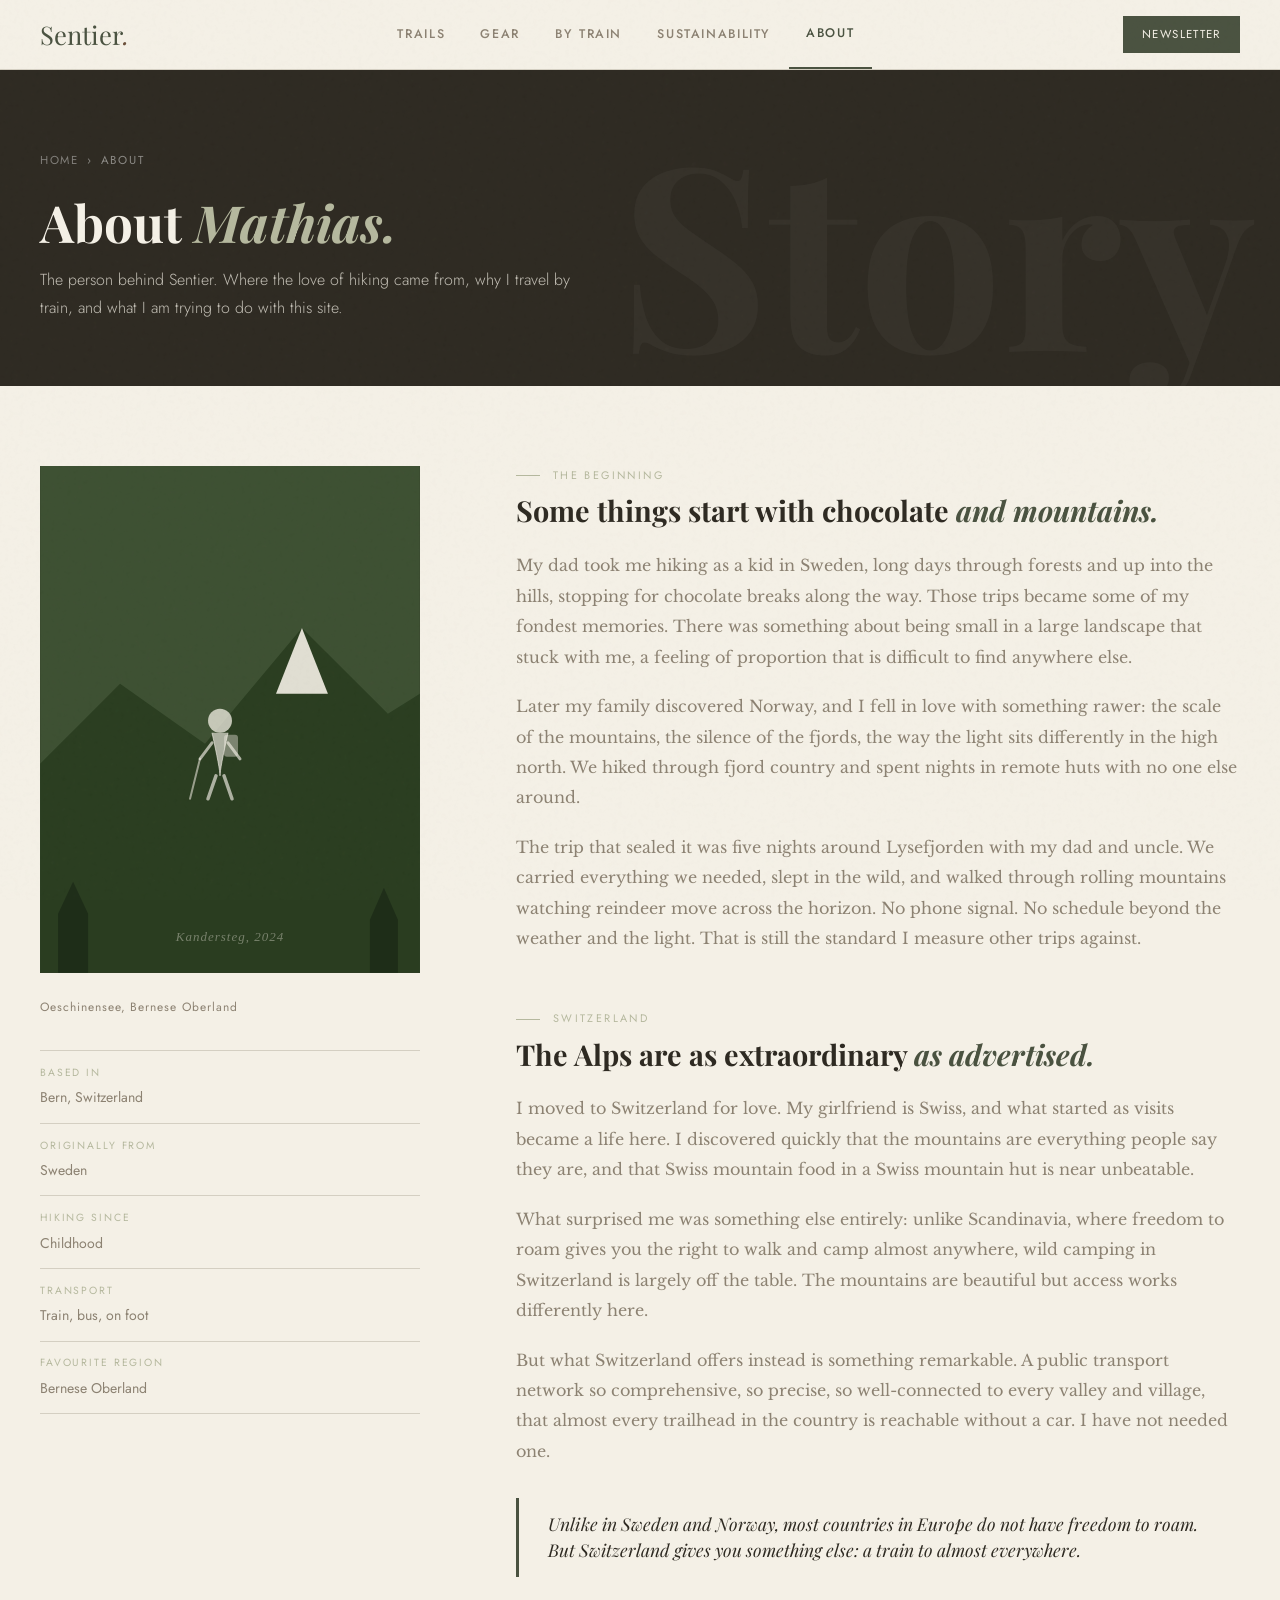
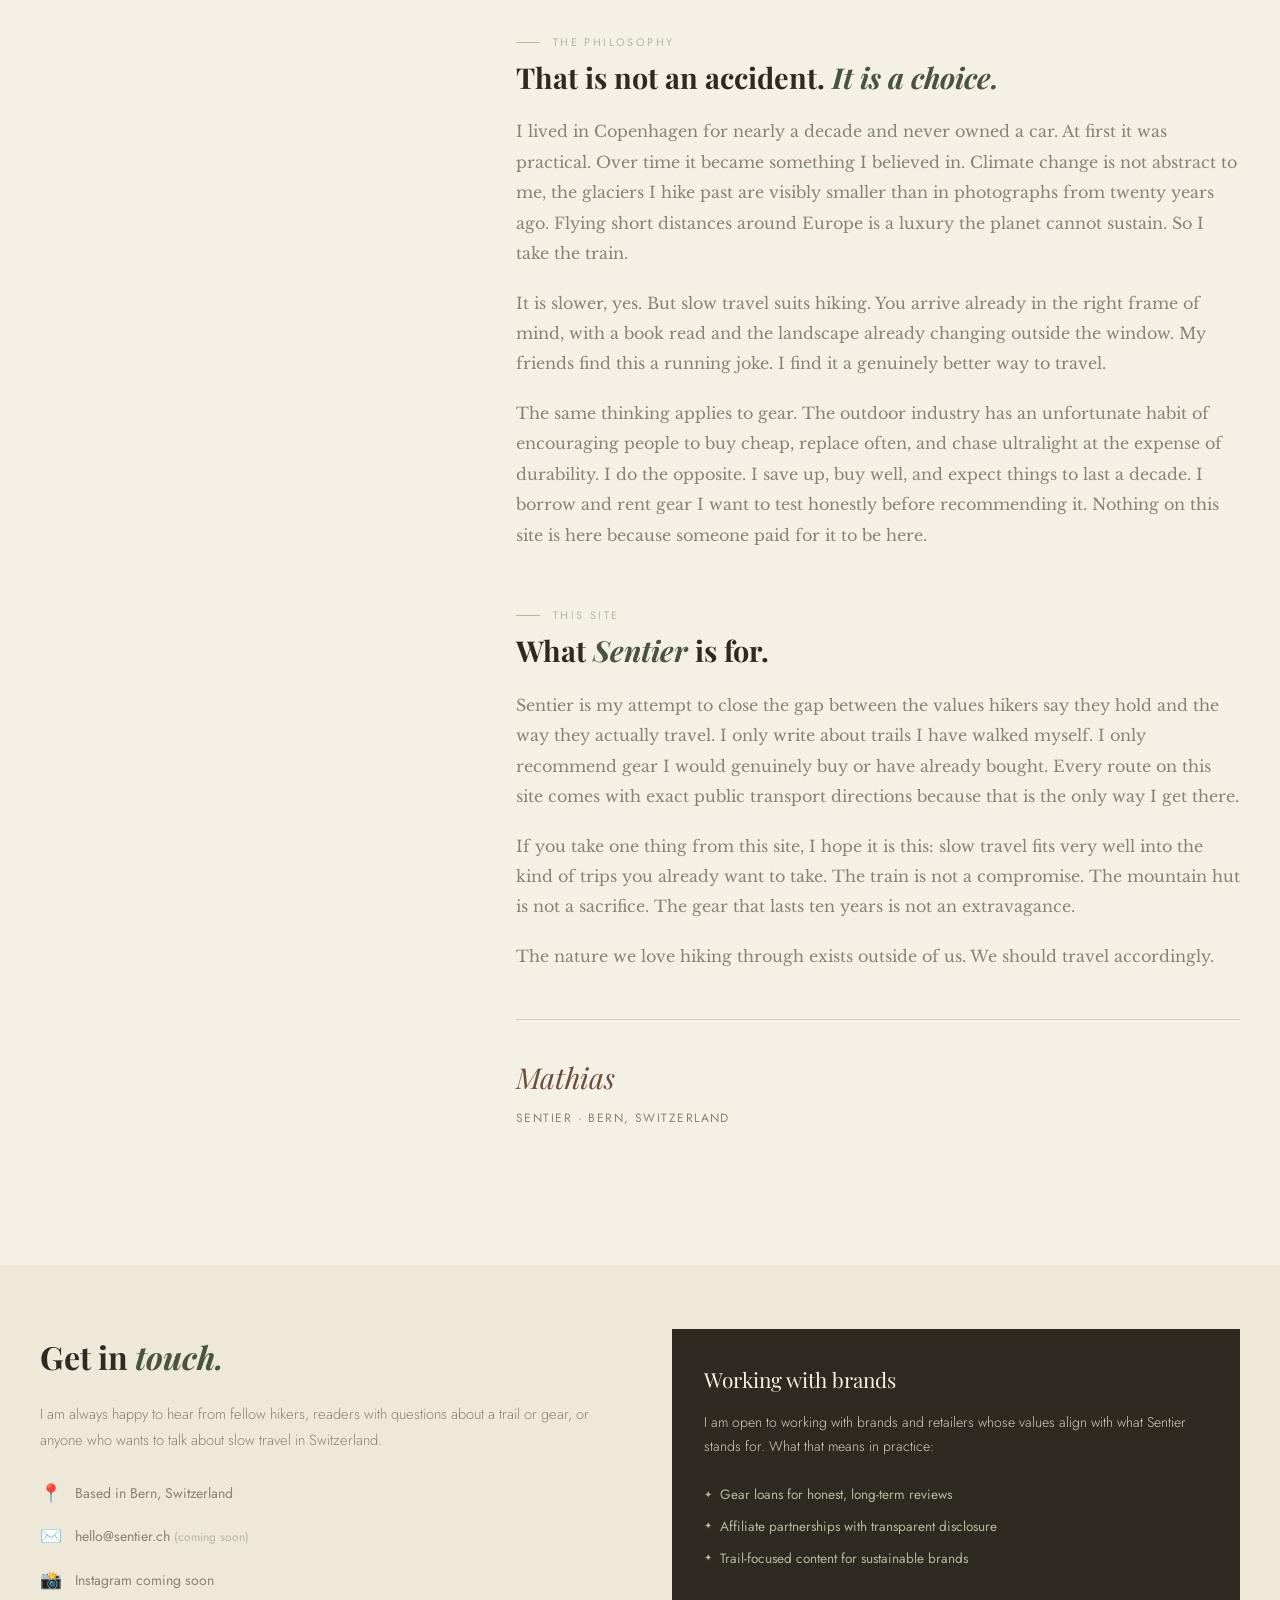
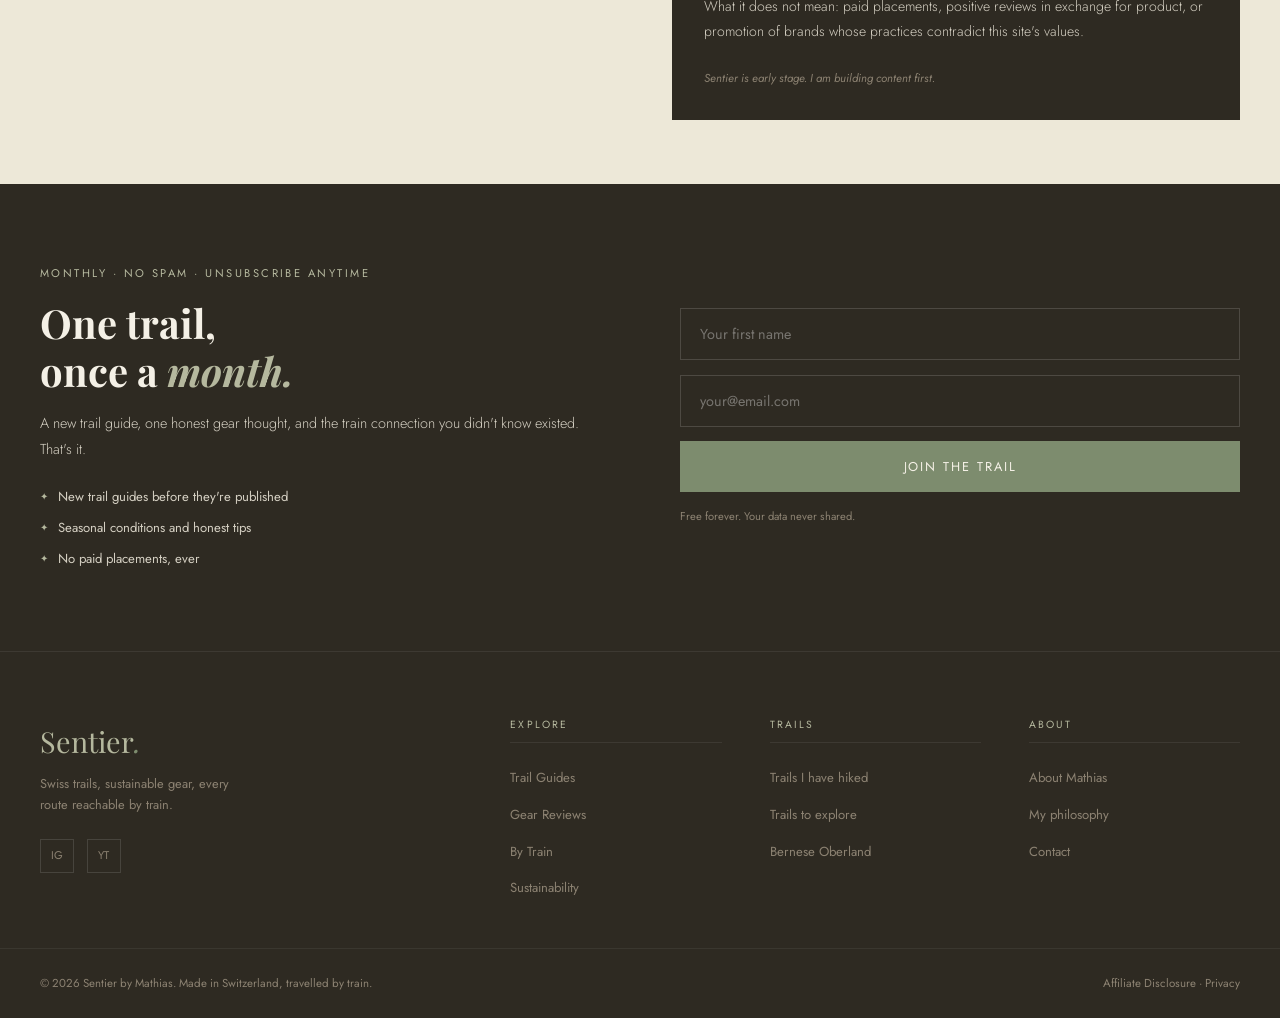
==== about.html @ 6d8cb847 "Add files via upload" ====
<!DOCTYPE html>
<html lang="en">
<head>
  <meta charset="UTF-8">
  <meta name="viewport" content="width=device-width, initial-scale=1.0">
  <title>About Mathias — Sentier</title>
  <meta name="description" content="The story behind Sentier. Mathias on growing up hiking in Sweden and Norway, moving to Switzerland, and why he travels entirely by public transport.">
  <link href="https://fonts.googleapis.com/css2?family=Playfair+Display:ital,wght@0,400;0,600;0,700;1,400;1,600&family=Jost:wght@300;400;500;600&family=Libre+Baskerville:ital@0;1&display=swap" rel="stylesheet">
  <link rel="stylesheet" href="style.css">
  <style>
    .page-hero { background: var(--earth); }

    /* STORY SECTION */
    .about-story {
      max-width: 1300px; margin: 0 auto; padding: 5rem 2.5rem;
      display: grid; grid-template-columns: 380px 1fr; gap: 6rem; align-items: start;
    }
    .about-portrait-col { position: sticky; top: calc(var(--nav-h) + 2rem); }
    .about-portrait {
      aspect-ratio: 3/4; background: var(--earth); overflow: hidden; margin-bottom: 1.5rem;
    }
    .about-portrait svg { width: 100%; height: 100%; display: block; }
    .portrait-caption { font-family: 'Jost', sans-serif; font-size: 0.75rem; color: var(--stone); letter-spacing: 0.08em; }
    .about-quick { display: flex; flex-direction: column; gap: 0; margin-top: 2rem; border-top: 1px solid var(--mist); }
    .about-quick-item { display: flex; flex-direction: column; padding: 0.8rem 0; border-bottom: 1px solid var(--mist); }
    .about-quick-label { font-family: 'Jost', sans-serif; font-size: 0.65rem; letter-spacing: 0.18em; text-transform: uppercase; color: var(--lichen); margin-bottom: 0.2rem; }
    .about-quick-value { font-family: 'Jost', sans-serif; font-size: 0.88rem; color: var(--stone); }

    /* STORY TEXT */
    .about-text-col {}
    .about-chapter { margin-bottom: 3.5rem; }
    .about-chapter-eyebrow { font-family: 'Jost', sans-serif; font-size: 0.68rem; letter-spacing: 0.22em; text-transform: uppercase; color: var(--lichen); margin-bottom: 0.5rem; display: flex; align-items: center; gap: 0.8rem; }
    .about-chapter-eyebrow::before { content: ''; width: 1.5rem; height: 1px; background: var(--lichen); }
    .about-chapter-title { font-family: 'Playfair Display', serif; font-size: 1.8rem; color: var(--earth); line-height: 1.2; margin-bottom: 1.4rem; }
    .about-chapter-title em { font-style: italic; color: var(--moss); }
    .about-para { font-family: 'Libre Baskerville', serif; font-size: 1rem; color: var(--stone); line-height: 1.9; margin-bottom: 1.2rem; }

    /* Pull quote */
    .about-pull { border-left: 3px solid var(--moss); padding: 0.8rem 1.8rem; margin: 2rem 0; }
    .about-pull p { font-family: 'Playfair Display', serif; font-style: italic; font-size: 1.1rem; color: var(--earth); line-height: 1.5; }

    /* Signature */
    .about-sig-block { margin-top: 3rem; padding-top: 2rem; border-top: 1px solid var(--mist); }
    .about-sig { font-family: 'Playfair Display', serif; font-style: italic; font-size: 1.8rem; color: var(--bark); margin-bottom: 0.3rem; }
    .about-sig-title { font-family: 'Jost', sans-serif; font-size: 0.75rem; letter-spacing: 0.12em; text-transform: uppercase; color: var(--stone); }

    /* CONTACT */
    .contact-section {
      background: var(--parchment); padding: 4rem 2.5rem;
    }
    .contact-inner { max-width: 1300px; margin: 0 auto; display: grid; grid-template-columns: 1fr 1fr; gap: 4rem; align-items: start; }
    .contact-title { font-family: 'Playfair Display', serif; font-size: 2rem; color: var(--earth); margin-bottom: 1rem; }
    .contact-title em { font-style: italic; color: var(--moss); }
    .contact-text { font-family: 'Jost', sans-serif; font-weight: 300; font-size: 0.92rem; color: var(--stone); line-height: 1.8; margin-bottom: 1.5rem; }
    .contact-items { display: flex; flex-direction: column; gap: 0.8rem; }
    .contact-item { display: flex; align-items: center; gap: 0.8rem; font-family: 'Jost', sans-serif; font-size: 0.88rem; color: var(--stone); }
    .contact-item span:first-child { font-size: 1.1rem; }
    .contact-item a { color: var(--moss); border-bottom: 1px solid var(--lichen); transition: border-color 0.2s; }
    .contact-item a:hover { border-color: var(--moss); }
    .collab-box { background: var(--earth); color: var(--cream); padding: 2rem; }
    .collab-title { font-family: 'Playfair Display', serif; font-size: 1.3rem; margin-bottom: 0.8rem; }
    .collab-text { font-family: 'Jost', sans-serif; font-weight: 300; font-size: 0.88rem; color: var(--mist); line-height: 1.75; margin-bottom: 1.5rem; }
    .collab-list { list-style: none; display: flex; flex-direction: column; gap: 0.5rem; margin-bottom: 1.5rem; }
    .collab-list li { font-family: 'Jost', sans-serif; font-size: 0.85rem; color: var(--lichen); display: flex; align-items: center; gap: 0.5rem; }
    .collab-list li::before { content: '✦'; font-size: 0.6rem; }
    .collab-note { font-family: 'Jost', sans-serif; font-size: 0.72rem; color: var(--stone); font-style: italic; }
  </style>
</head>
<body>

<div id="nav-placeholder"></div>

<!-- HERO -->
<section class="page-hero">
  <div class="page-hero-inner">
    <span class="page-hero-bg">Story</span>
    <p class="breadcrumb"><a href="index.html">Home</a> <span>›</span> About</p>
    <h1 class="page-title">About <em>Mathias.</em></h1>
    <p class="page-desc">The person behind Sentier. Where the love of hiking came from, why I travel by train, and what I am trying to do with this site.</p>
  </div>
</section>

<!-- STORY -->
<div class="about-story">

  <!-- PORTRAIT COL -->
  <div class="about-portrait-col reveal">
    <div class="about-portrait">
      <svg viewBox="0 0 380 507" xmlns="http://www.w3.org/2000/svg" style="width:100%;height:100%">
        <rect width="380" height="507" fill="#3d5032"/>
        <polygon points="0,507 0,298 80,218 165,278 262,162 348,248 380,228 380,507" fill="#2a3d20"/>
        <polygon points="262,162 236,228 288,228" fill="rgba(244,240,230,0.9)"/>
        <g fill="#1e2d18">
          <polygon points="18,507 18,448 33,416 48,448 48,507"/>
          <polygon points="330,507 330,454 344,422 358,454 358,507"/>
        </g>
        <!-- hiker silhouette more detailed -->
        <g transform="translate(158, 255)">
          <circle cx="22" cy="0" r="12" fill="rgba(244,240,230,0.75)"/>
          <!-- body -->
          <path d="M14 12 Q22 48 22 55 Q22 48 30 12" fill="rgba(244,240,230,0.65)" stroke="rgba(244,240,230,0.65)" stroke-width="1"/>
          <!-- arms -->
          <line x1="14" y1="22" x2="2" y2="38" stroke="rgba(244,240,230,0.65)" stroke-width="3" stroke-linecap="round"/>
          <line x1="30" y1="22" x2="42" y2="38" stroke="rgba(244,240,230,0.65)" stroke-width="3" stroke-linecap="round"/>
          <!-- legs -->
          <line x1="18" y1="55" x2="10" y2="78" stroke="rgba(244,240,230,0.65)" stroke-width="3.5" stroke-linecap="round"/>
          <line x1="26" y1="55" x2="34" y2="78" stroke="rgba(244,240,230,0.65)" stroke-width="3.5" stroke-linecap="round"/>
          <!-- trekking pole -->
          <line x1="2" y1="38" x2="-8" y2="78" stroke="rgba(244,240,230,0.55)" stroke-width="2" stroke-linecap="round"/>
          <!-- pack suggestion -->
          <rect x="26" y="14" width="14" height="22" rx="3" fill="rgba(244,240,230,0.4)"/>
        </g>
        <text x="190" y="475" text-anchor="middle" font-family="Georgia,serif" font-style="italic" font-size="13" fill="rgba(244,240,230,0.38)" letter-spacing="1">Kandersteg, 2024</text>
      </svg>
    </div>
    <p class="portrait-caption">Oeschinensee, Bernese Oberland</p>

    <div class="about-quick">
      <div class="about-quick-item">
        <span class="about-quick-label">Based in</span>
        <span class="about-quick-value">Bern, Switzerland</span>
      </div>
      <div class="about-quick-item">
        <span class="about-quick-label">Originally from</span>
        <span class="about-quick-value">Sweden</span>
      </div>
      <div class="about-quick-item">
        <span class="about-quick-label">Hiking since</span>
        <span class="about-quick-value">Childhood</span>
      </div>
      <div class="about-quick-item">
        <span class="about-quick-label">Transport</span>
        <span class="about-quick-value">Train, bus, on foot</span>
      </div>
      <div class="about-quick-item">
        <span class="about-quick-label">Favourite region</span>
        <span class="about-quick-value">Bernese Oberland</span>
      </div>
    </div>
  </div>

  <!-- TEXT COL -->
  <div class="about-text-col">

    <div class="about-chapter reveal">
      <p class="about-chapter-eyebrow">The beginning</p>
      <h2 class="about-chapter-title">Some things start with chocolate <em>and mountains.</em></h2>
      <p class="about-para">My dad took me hiking as a kid in Sweden, long days through forests and up into the hills, stopping for chocolate breaks along the way. Those trips became some of my fondest memories. There was something about being small in a large landscape that stuck with me, a feeling of proportion that is difficult to find anywhere else.</p>
      <p class="about-para">Later my family discovered Norway, and I fell in love with something rawer: the scale of the mountains, the silence of the fjords, the way the light sits differently in the high north. We hiked through fjord country and spent nights in remote huts with no one else around.</p>
      <p class="about-para">The trip that sealed it was five nights around Lysefjorden with my dad and uncle. We carried everything we needed, slept in the wild, and walked through rolling mountains watching reindeer move across the horizon. No phone signal. No schedule beyond the weather and the light. That is still the standard I measure other trips against.</p>
    </div>

    <div class="about-chapter reveal">
      <p class="about-chapter-eyebrow">Switzerland</p>
      <h2 class="about-chapter-title">The Alps are as extraordinary <em>as advertised.</em></h2>
      <p class="about-para">I moved to Switzerland for love. My girlfriend is Swiss, and what started as visits became a life here. I discovered quickly that the mountains are everything people say they are, and that Swiss mountain food in a Swiss mountain hut is near unbeatable.</p>
      <p class="about-para">What surprised me was something else entirely: unlike Scandinavia, where freedom to roam gives you the right to walk and camp almost anywhere, wild camping in Switzerland is largely off the table. The mountains are beautiful but access works differently here.</p>
      <p class="about-para">But what Switzerland offers instead is something remarkable. A public transport network so comprehensive, so precise, so well-connected to every valley and village, that almost every trailhead in the country is reachable without a car. I have not needed one.</p>

      <div class="about-pull">
        <p>Unlike in Sweden and Norway, most countries in Europe do not have freedom to roam. But Switzerland gives you something else: a train to almost everywhere.</p>
      </div>
    </div>

    <div class="about-chapter reveal">
      <p class="about-chapter-eyebrow">The philosophy</p>
      <h2 class="about-chapter-title">That is not an accident. <em>It is a choice.</em></h2>
      <p class="about-para">I lived in Copenhagen for nearly a decade and never owned a car. At first it was practical. Over time it became something I believed in. Climate change is not abstract to me, the glaciers I hike past are visibly smaller than in photographs from twenty years ago. Flying short distances around Europe is a luxury the planet cannot sustain. So I take the train.</p>
      <p class="about-para">It is slower, yes. But slow travel suits hiking. You arrive already in the right frame of mind, with a book read and the landscape already changing outside the window. My friends find this a running joke. I find it a genuinely better way to travel.</p>
      <p class="about-para">The same thinking applies to gear. The outdoor industry has an unfortunate habit of encouraging people to buy cheap, replace often, and chase ultralight at the expense of durability. I do the opposite. I save up, buy well, and expect things to last a decade. I borrow and rent gear I want to test honestly before recommending it. Nothing on this site is here because someone paid for it to be here.</p>
    </div>

    <div class="about-chapter reveal">
      <p class="about-chapter-eyebrow">This site</p>
      <h2 class="about-chapter-title">What <em>Sentier</em> is for.</h2>
      <p class="about-para">Sentier is my attempt to close the gap between the values hikers say they hold and the way they actually travel. I only write about trails I have walked myself. I only recommend gear I would genuinely buy or have already bought. Every route on this site comes with exact public transport directions because that is the only way I get there.</p>
      <p class="about-para">If you take one thing from this site, I hope it is this: slow travel fits very well into the kind of trips you already want to take. The train is not a compromise. The mountain hut is not a sacrifice. The gear that lasts ten years is not an extravagance.</p>
      <p class="about-para">The nature we love hiking through exists outside of us. We should travel accordingly.</p>

      <div class="about-sig-block">
        <p class="about-sig">Mathias</p>
        <p class="about-sig-title">Sentier · Bern, Switzerland</p>
      </div>
    </div>

  </div>
</div>

<!-- CONTACT -->
<section class="contact-section" id="contact">
  <div class="contact-inner">
    <div class="reveal">
      <h2 class="contact-title">Get in <em>touch.</em></h2>
      <p class="contact-text">I am always happy to hear from fellow hikers, readers with questions about a trail or gear, or anyone who wants to talk about slow travel in Switzerland.</p>
      <div class="contact-items">
        <div class="contact-item"><span>📍</span><span>Based in Bern, Switzerland</span></div>
        <div class="contact-item"><span>✉️</span><span>hello@sentier.ch <span style="color:var(--lichen);font-size:0.75rem">(coming soon)</span></span></div>
        <div class="contact-item"><span>📸</span><span>Instagram coming soon</span></div>
      </div>
    </div>
    <div class="collab-box reveal">
      <p class="collab-title">Working with brands</p>
      <p class="collab-text">I am open to working with brands and retailers whose values align with what Sentier stands for. What that means in practice:</p>
      <ul class="collab-list">
        <li>Gear loans for honest, long-term reviews</li>
        <li>Affiliate partnerships with transparent disclosure</li>
        <li>Trail-focused content for sustainable brands</li>
      </ul>
      <p class="collab-text">What it does not mean: paid placements, positive reviews in exchange for product, or promotion of brands whose practices contradict this site's values.</p>
      <p class="collab-note">Sentier is early stage. I am building content first.</p>
    </div>
  </div>
</section>

<div id="footer-placeholder"></div>

<script src="shared.js"></script>
<script>
  document.getElementById('nav-placeholder').innerHTML = getNavHTML('about');
  document.getElementById('footer-placeholder').innerHTML = getFooterHTML();
  document.addEventListener('DOMContentLoaded', () => { initReveal(); initNewsletter(); });
</script>
</body>
</html>
---- style.css ----
/* ============================================================
   SENTIER — Shared Stylesheet
   ============================================================ */

:root {
  --moss: #4a5240;
  --stone: #8c8272;
  --bark: #6b4f3a;
  --cream: #f4f0e6;
  --parchment: #ede8d8;
  --sage: #7d8c6e;
  --lichen: #b5b89e;
  --earth: #2e2a22;
  --mist: #d4cfc2;
  --fern: #3d5c3a;
  --nav-h: 70px;
}

* { margin: 0; padding: 0; box-sizing: border-box; }
html { scroll-behavior: smooth; }
body {
  background: var(--cream);
  color: var(--earth);
  font-family: 'Libre Baskerville', Georgia, serif;
  font-size: 16px;
  line-height: 1.75;
}
a { text-decoration: none; color: inherit; }
img { display: block; width: 100%; }

body::after {
  content: '';
  position: fixed; inset: 0;
  background-image: url("data:image/svg+xml,%3Csvg viewBox='0 0 200 200' xmlns='http://www.w3.org/2000/svg'%3E%3Cfilter id='n'%3E%3CfeTurbulence type='fractalNoise' baseFrequency='0.85' numOctaves='4' stitchTiles='stitch'/%3E%3C/filter%3E%3Crect width='100%25' height='100%25' filter='url(%23n)' opacity='0.035'/%3E%3C/svg%3E");
  pointer-events: none; z-index: 9000; opacity: 0.5;
}

/* ── NAV ── */
.site-nav {
  position: fixed; top: 0; left: 0; right: 0; z-index: 500;
  background: rgba(244,240,230,0.95);
  backdrop-filter: blur(14px);
  border-bottom: 1px solid var(--mist);
  height: var(--nav-h);
}
.nav-inner {
  max-width: 1300px; margin: 0 auto;
  height: 100%; display: flex; align-items: center;
  justify-content: space-between; padding: 0 2.5rem;
}
.nav-logo { font-family: 'Playfair Display', serif; font-size: 1.6rem; color: var(--moss); }
.nav-logo span { font-style: italic; color: var(--bark); }
.nav-primary { display: flex; align-items: center; list-style: none; height: 100%; }
.nav-item { position: relative; height: 100%; display: flex; align-items: center; }
.nav-item > a {
  font-family: 'Jost', sans-serif; font-size: 0.78rem; font-weight: 500;
  letter-spacing: 0.13em; text-transform: uppercase; color: var(--stone);
  padding: 0 1.1rem; height: 100%; display: flex; align-items: center;
  transition: color 0.2s; white-space: nowrap;
}
.nav-item > a:hover { color: var(--moss); }
.nav-item > a.active { color: var(--moss); border-bottom: 2px solid var(--moss); }

/* Dropdowns */
.drop-menu {
  position: absolute; top: var(--nav-h); left: 0;
  background: var(--cream); border: 1px solid var(--mist);
  border-top: 2px solid var(--moss); min-width: 220px;
  padding: 0.8rem 0; display: none;
  box-shadow: 0 8px 30px rgba(46,42,34,0.1); z-index: 600;
}
.nav-item:hover .drop-menu { display: block; }
.drop-menu a {
  display: block; font-family: 'Jost', sans-serif;
  font-size: 0.82rem; color: var(--stone);
  padding: 0.55rem 1.4rem; transition: background 0.15s, color 0.15s;
}
.drop-menu a:hover { background: var(--parchment); color: var(--moss); }
.drop-menu-divider {
  height: 1px; background: var(--mist); margin: 0.4rem 0;
}

.nav-right { display: flex; align-items: center; gap: 1rem; }
.btn-nav {
  font-family: 'Jost', sans-serif; font-size: 0.72rem;
  letter-spacing: 0.12em; text-transform: uppercase;
  background: var(--moss); color: var(--cream);
  padding: 0.55rem 1.2rem; transition: background 0.2s;
}
.btn-nav:hover { background: var(--fern); }

/* ── TICKER ── */
.ticker { background: var(--moss); color: var(--cream); padding: 0.9rem 0; overflow: hidden; }
.ticker-inner { display: flex; gap: 4rem; animation: ticker 25s linear infinite; white-space: nowrap; }
.ticker-item {
  font-family: 'Jost', sans-serif; font-size: 0.75rem;
  letter-spacing: 0.15em; text-transform: uppercase;
  opacity: 0.85; display: flex; align-items: center; gap: 0.5rem;
}
.ticker-dot { color: var(--lichen); }
@keyframes ticker { 0%{transform:translateX(0)} 100%{transform:translateX(-50%)} }

/* ── BUTTONS ── */
.btn-primary {
  font-family: 'Jost', sans-serif; font-size: 0.78rem;
  letter-spacing: 0.12em; text-transform: uppercase;
  background: var(--moss); color: var(--cream);
  padding: 0.85rem 1.8rem; border: none; cursor: pointer;
  transition: background 0.25s, transform 0.2s; display: inline-block;
}
.btn-primary:hover { background: var(--fern); transform: translateY(-2px); }
.btn-outline {
  font-family: 'Jost', sans-serif; font-size: 0.78rem;
  letter-spacing: 0.12em; text-transform: uppercase;
  border: 1.5px solid rgba(255,255,255,0.35); color: var(--cream);
  padding: 0.85rem 1.8rem; transition: border-color 0.25s, color 0.25s;
  display: inline-block;
}
.btn-outline:hover { border-color: var(--lichen); color: var(--lichen); }
.btn-moss {
  font-family: 'Jost', sans-serif; font-size: 0.78rem;
  letter-spacing: 0.12em; text-transform: uppercase;
  background: var(--moss); color: var(--cream);
  padding: 0.85rem 1.8rem; display: inline-block;
  transition: background 0.2s, transform 0.2s;
}
.btn-moss:hover { background: var(--fern); transform: translateY(-2px); }
.read-more {
  font-family: 'Jost', sans-serif; font-size: 0.75rem;
  letter-spacing: 0.1em; text-transform: uppercase;
  color: var(--moss); display: inline-flex; align-items: center;
  gap: 0.4rem; transition: gap 0.2s; margin-top: 1rem;
}
.read-more:hover { gap: 0.7rem; }
.read-more::after { content: '→'; }

/* ── TAGS & BADGES ── */
.tag {
  font-family: 'Jost', sans-serif; font-size: 0.62rem;
  letter-spacing: 0.1em; text-transform: uppercase;
  padding: 0.22rem 0.55rem; border: 1px solid var(--lichen); color: var(--stone);
}
.tag.green { border-color: var(--sage); color: var(--fern); }
.tag.bark { border-color: var(--bark); color: var(--bark); }
.tag.gold { border-color: #a08040; color: #7a5f18; }
.tag.hiked { background: var(--fern); color: var(--cream); border-color: var(--fern); }
.badge {
  font-family: 'Jost', sans-serif; font-size: 0.62rem;
  letter-spacing: 0.1em; text-transform: uppercase; padding: 0.22rem 0.6rem;
}
.badge-swiss { background: var(--moss); color: var(--cream); }
.badge-repair { background: var(--fern); color: var(--cream); }
.badge-nat { background: var(--bark); color: var(--cream); }
.badge-eu { background: var(--sage); color: var(--cream); }
.badge-owned { border: 1px solid var(--moss); color: var(--moss); }

/* ── SECTION LABELS ── */
.section-label {
  font-family: 'Jost', sans-serif; font-size: 0.7rem;
  letter-spacing: 0.25em; text-transform: uppercase; color: var(--lichen);
  display: flex; align-items: center; gap: 1rem; margin-bottom: 0.8rem;
}
.section-label::after { content: ''; flex: 1; height: 1px; background: var(--mist); }
.section-title { font-family: 'Playfair Display', serif; font-size: 2rem; color: var(--earth); margin-bottom: 2.5rem; }
.section-title em { font-style: italic; color: var(--moss); }

/* ── PAGE HERO ── */
.page-hero {
  margin-top: var(--nav-h); color: var(--cream);
  padding: 5rem 2.5rem 4rem; position: relative; overflow: hidden;
}
.page-hero-inner { max-width: 1300px; margin: 0 auto; position: relative; z-index: 2; }
.page-hero-bg {
  position: absolute; top: -2rem; right: -1rem;
  font-family: 'Playfair Display', serif; font-size: 16rem; font-weight: 700;
  color: rgba(255,255,255,0.035); line-height: 1;
  pointer-events: none; user-select: none;
}
.breadcrumb {
  font-family: 'Jost', sans-serif; font-size: 0.72rem;
  letter-spacing: 0.15em; text-transform: uppercase;
  color: rgba(255,255,255,0.45); margin-bottom: 1.5rem;
  display: flex; align-items: center; gap: 0.5rem;
}
.breadcrumb a { color: rgba(255,255,255,0.4); transition: color 0.2s; }
.breadcrumb a:hover { color: rgba(255,255,255,0.7); }
.page-title { font-family: 'Playfair Display', serif; font-size: clamp(2.5rem,4vw,4rem); line-height: 1.1; margin-bottom: 1rem; }
.page-title em { font-style: italic; color: var(--lichen); }
.page-desc { font-family: 'Jost', sans-serif; font-weight: 300; font-size: 1rem; color: rgba(244,240,230,0.75); max-width: 550px; line-height: 1.75; }
.page-hero-stats { display: flex; gap: 3rem; margin-top: 3rem; padding-top: 2rem; border-top: 1px solid rgba(255,255,255,0.1); }
.stat-num { font-family: 'Playfair Display', serif; font-size: 2.2rem; color: var(--lichen); }
.stat-label { font-family: 'Jost', sans-serif; font-size: 0.72rem; letter-spacing: 0.12em; text-transform: uppercase; color: rgba(255,255,255,0.4); }

/* ── FILTER BAR ── */
.filter-bar {
  background: var(--parchment); border-bottom: 1px solid var(--mist);
  position: sticky; top: var(--nav-h); z-index: 400;
}
.filter-inner {
  max-width: 1300px; margin: 0 auto; padding: 0 2.5rem;
  display: flex; align-items: center; overflow-x: auto;
}
.filter-label {
  font-family: 'Jost', sans-serif; font-size: 0.65rem; letter-spacing: 0.18em;
  text-transform: uppercase; color: var(--lichen); white-space: nowrap;
  padding: 1rem 1.5rem 1rem 0; border-right: 1px solid var(--mist); margin-right: 1.5rem;
}
.filter-btn {
  font-family: 'Jost', sans-serif; font-size: 0.75rem; letter-spacing: 0.08em;
  text-transform: uppercase; color: var(--stone); background: none; border: none;
  padding: 1rem 1rem; cursor: pointer; white-space: nowrap;
  border-bottom: 2px solid transparent; transition: color 0.2s, border-color 0.2s;
}
.filter-btn:hover, .filter-btn.active { color: var(--moss); border-bottom-color: var(--moss); }

/* ── SIDEBAR ── */
.sidebar { position: sticky; top: calc(var(--nav-h) + 50px); height: fit-content; }
.sidebar-widget { margin-bottom: 2.5rem; }
.widget-title {
  font-family: 'Jost', sans-serif; font-size: 0.65rem; letter-spacing: 0.2em;
  text-transform: uppercase; color: var(--lichen); margin-bottom: 1.2rem;
  padding-bottom: 0.6rem; border-bottom: 1px solid var(--mist);
}
.widget-list { list-style: none; display: flex; flex-direction: column; }
.widget-list li { border-bottom: 1px solid var(--mist); }
.widget-list a {
  font-family: 'Jost', sans-serif; font-size: 0.85rem; color: var(--stone);
  padding: 0.7rem 0; display: flex; align-items: center; gap: 0.6rem;
  transition: color 0.2s, padding-left 0.2s;
}
.widget-list a:hover { color: var(--moss); padding-left: 0.3rem; }
.disclosure-box {
  background: var(--parchment); padding: 1.2rem; border-left: 3px solid var(--lichen);
}
.disclosure-text { font-family: 'Jost', sans-serif; font-size: 0.75rem; color: var(--stone); line-height: 1.6; }

/* ── NEWSLETTER ── */
.newsletter { background: var(--earth); color: var(--cream); padding: 5rem 2.5rem; }
.newsletter-inner {
  max-width: 1300px; margin: 0 auto;
  display: grid; grid-template-columns: 1fr 1fr; gap: 5rem; align-items: center;
}
.nl-eyebrow { font-family: 'Jost', sans-serif; font-size: 0.7rem; letter-spacing: 0.22em; text-transform: uppercase; color: var(--lichen); margin-bottom: 1rem; }
.nl-title { font-family: 'Playfair Display', serif; font-size: 2.5rem; line-height: 1.2; margin-bottom: 1rem; }
.nl-title em { font-style: italic; color: var(--lichen); }
.nl-desc { font-family: 'Jost', sans-serif; font-weight: 300; font-size: 0.9rem; color: var(--mist); line-height: 1.75; }
.nl-perks { margin-top: 1.5rem; list-style: none; display: flex; flex-direction: column; gap: 0.5rem; }
.nl-perks li { font-family: 'Jost', sans-serif; font-size: 0.82rem; color: var(--mist); display: flex; align-items: center; gap: 0.6rem; }
.nl-perks li::before { content: '✦'; color: var(--lichen); font-size: 0.6rem; }
.nl-form { display: flex; flex-direction: column; gap: 0.9rem; }
.nl-input {
  background: transparent; border: 1px solid rgba(255,255,255,0.15);
  color: var(--cream); padding: 0.95rem 1.2rem;
  font-family: 'Jost', sans-serif; font-size: 0.9rem;
  outline: none; transition: border-color 0.2s;
}
.nl-input::placeholder { color: rgba(255,255,255,0.35); }
.nl-input:focus { border-color: var(--lichen); }
.nl-btn {
  background: var(--sage); color: var(--cream); padding: 1rem 2rem;
  border: none; cursor: pointer; font-family: 'Jost', sans-serif;
  font-size: 0.8rem; letter-spacing: 0.15em; text-transform: uppercase;
  transition: background 0.2s;
}
.nl-btn:hover { background: var(--fern); }
.nl-note { font-family: 'Jost', sans-serif; font-size: 0.7rem; color: var(--stone); }

/* ── FOOTER ── */
.site-footer { background: var(--earth); color: var(--cream); border-top: 1px solid rgba(255,255,255,0.07); }
.footer-top {
  max-width: 1300px; margin: 0 auto; padding: 4rem 2.5rem 3rem;
  display: grid; grid-template-columns: 2fr 1fr 1fr 1fr; gap: 3rem;
}
.footer-logo { font-family: 'Playfair Display', serif; font-size: 1.8rem; color: var(--lichen); }
.footer-logo span { font-style: italic; color: var(--sage); }
.footer-tagline { font-family: 'Jost', sans-serif; font-size: 0.8rem; color: var(--stone); margin-top: 0.5rem; line-height: 1.6; max-width: 220px; }
.footer-social { display: flex; gap: 0.8rem; margin-top: 1.5rem; }
.social-btn {
  width: 34px; height: 34px; border: 1px solid rgba(255,255,255,0.12);
  display: flex; align-items: center; justify-content: center;
  font-family: 'Jost', sans-serif; font-size: 0.7rem; color: var(--stone);
  transition: border-color 0.2s, color 0.2s;
}
.social-btn:hover { border-color: var(--lichen); color: var(--lichen); }
.footer-col-title {
  font-family: 'Jost', sans-serif; font-size: 0.65rem; letter-spacing: 0.2em;
  text-transform: uppercase; color: var(--lichen); margin-bottom: 1.2rem;
  padding-bottom: 0.5rem; border-bottom: 1px solid rgba(255,255,255,0.07);
}
.footer-links { list-style: none; display: flex; flex-direction: column; gap: 0.55rem; }
.footer-links a { font-family: 'Jost', sans-serif; font-size: 0.82rem; color: var(--stone); transition: color 0.2s; }
.footer-links a:hover { color: var(--lichen); }
.footer-bottom {
  border-top: 1px solid rgba(255,255,255,0.06); padding: 1.5rem 2.5rem;
  max-width: 1300px; margin: 0 auto;
  display: flex; justify-content: space-between; align-items: center;
}
.footer-copy { font-family: 'Jost', sans-serif; font-size: 0.72rem; color: var(--stone); }

/* ── ANIMATIONS ── */
.reveal { opacity: 0; transform: translateY(20px); transition: opacity 0.65s ease, transform 0.65s ease; }
.reveal.up { opacity: 1; transform: translateY(0); }
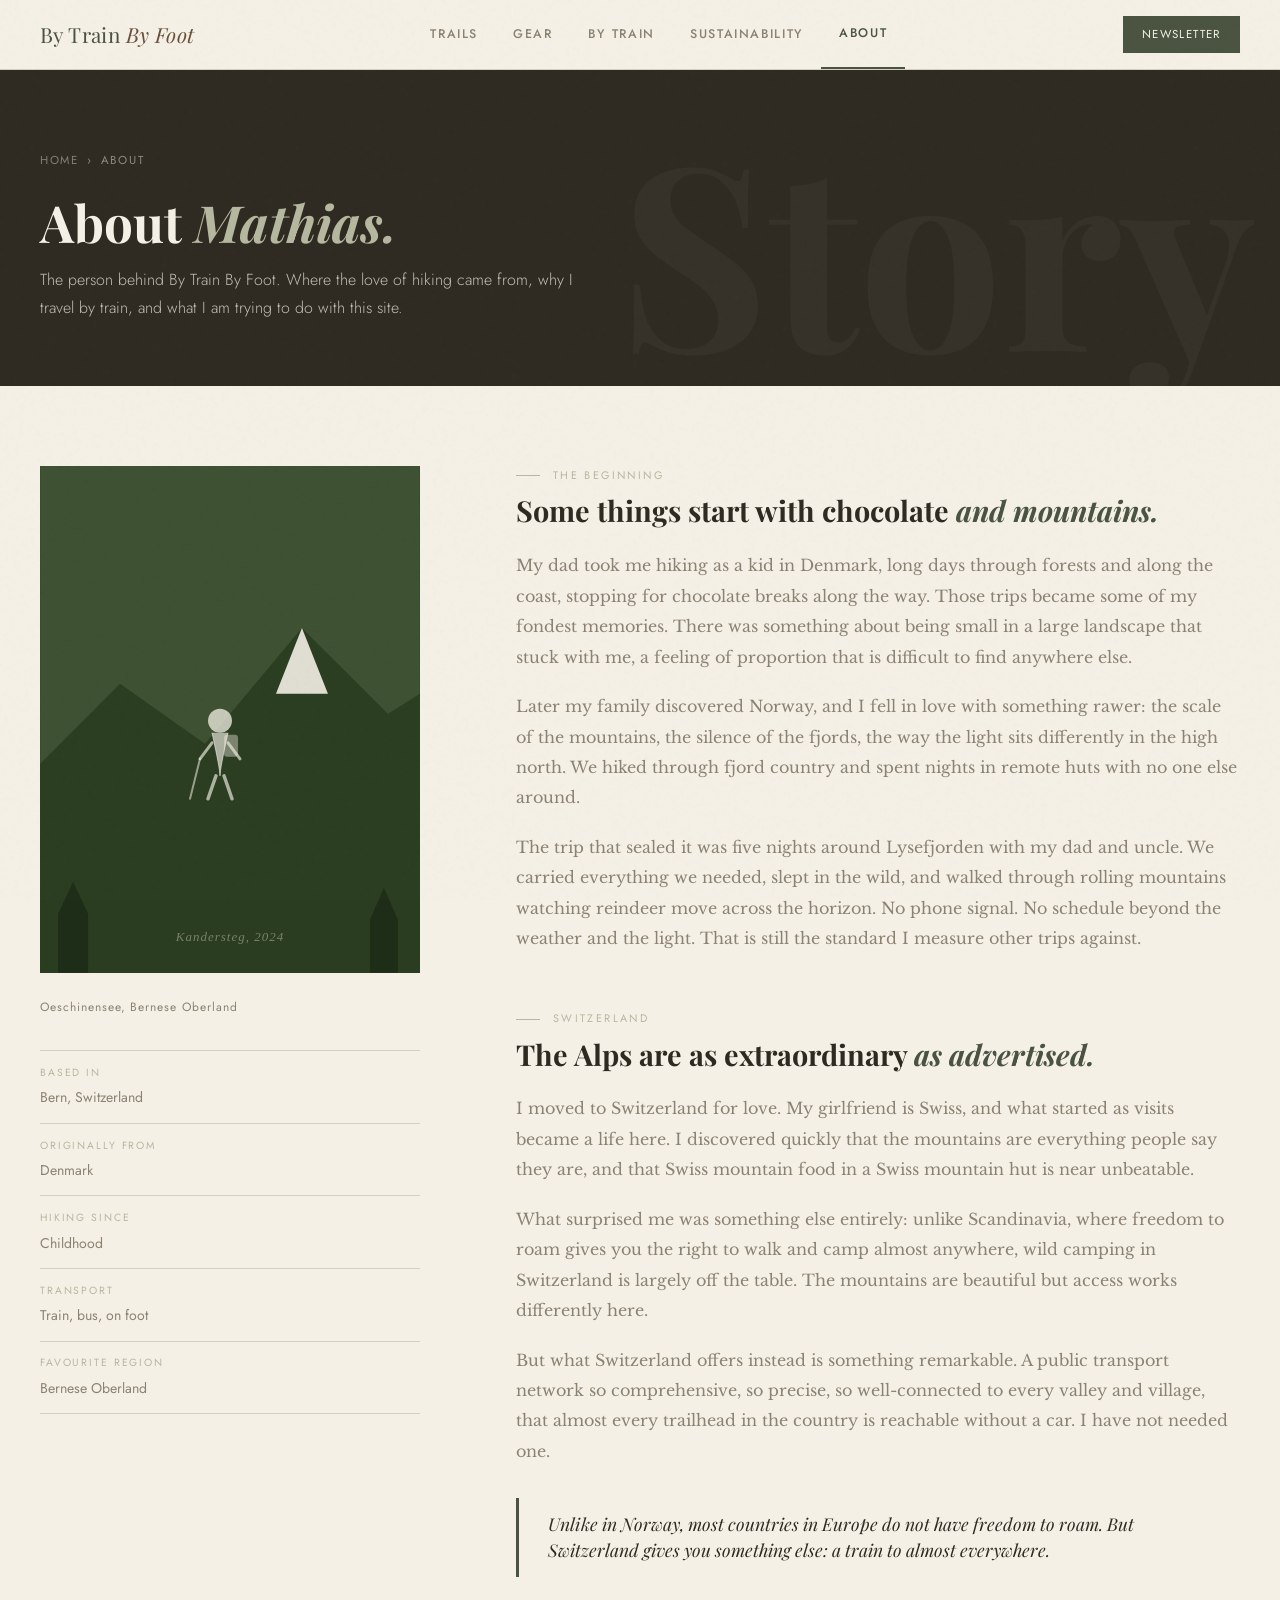
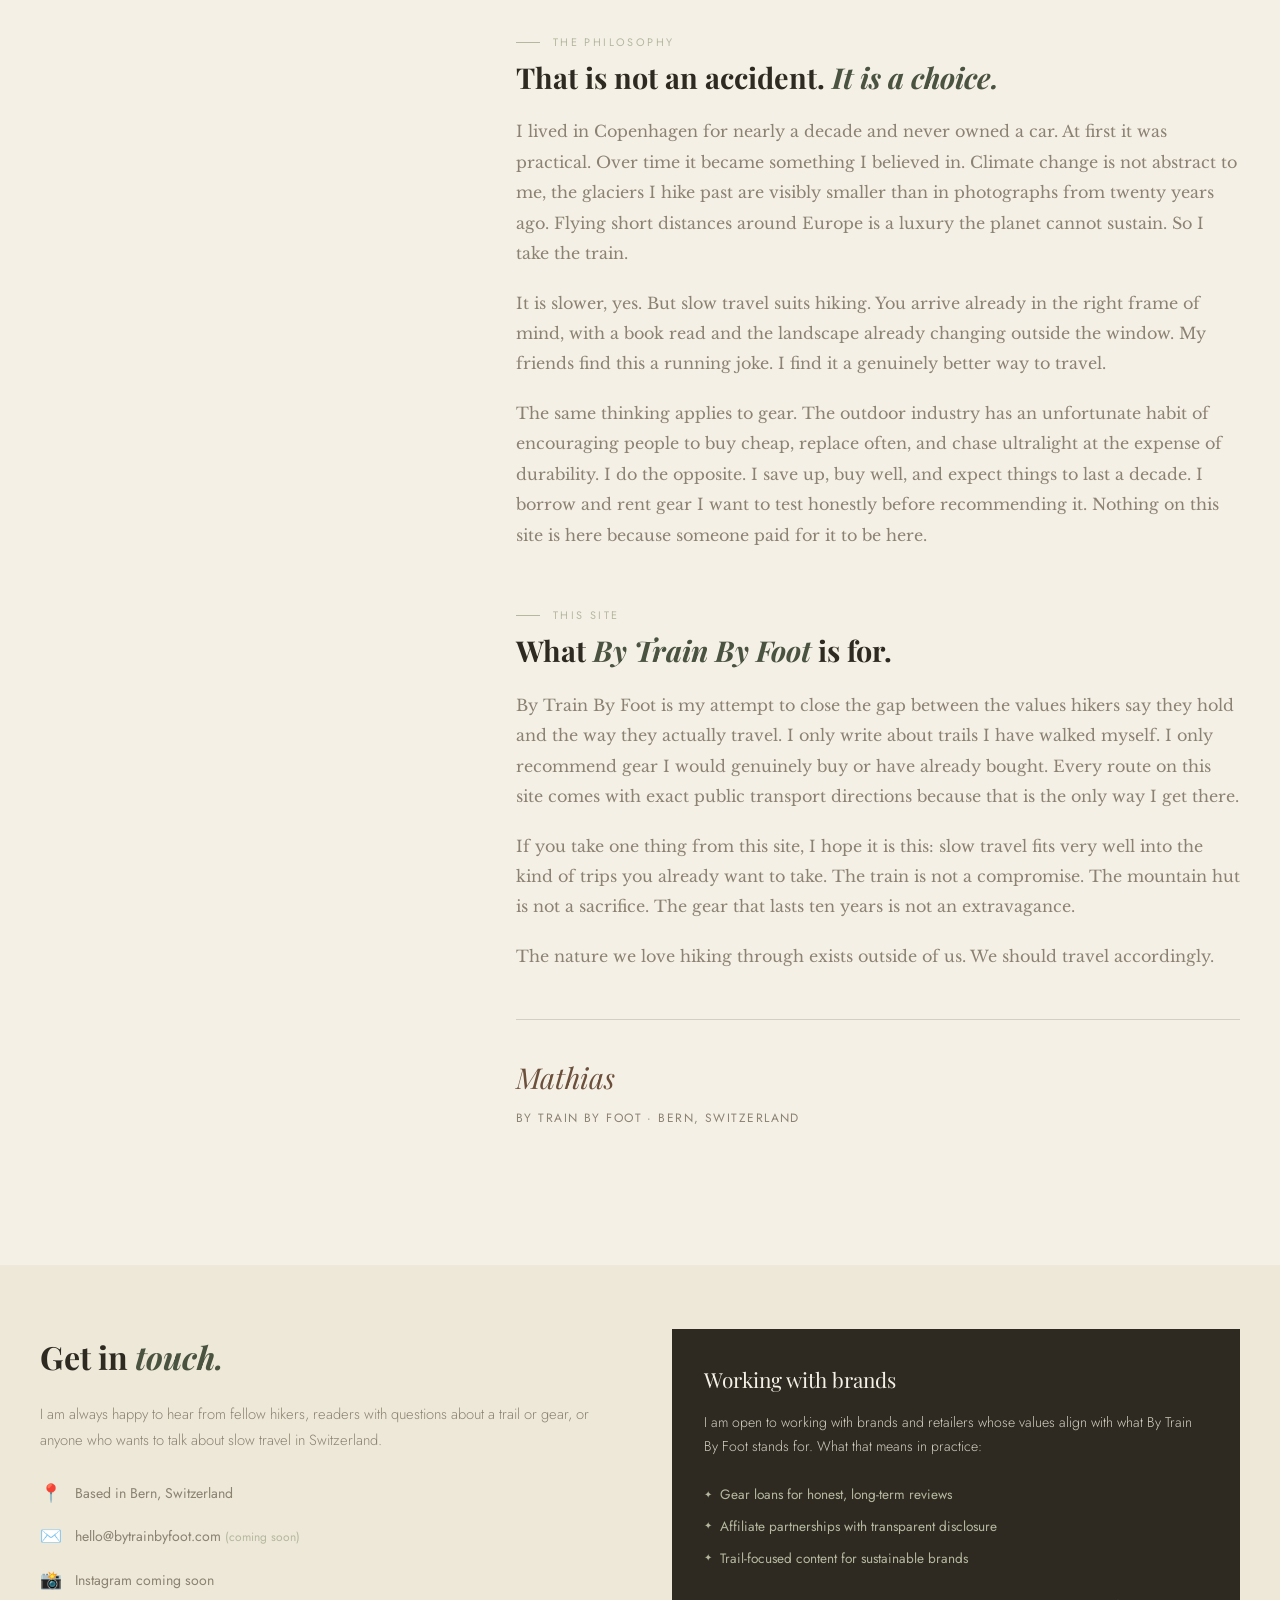
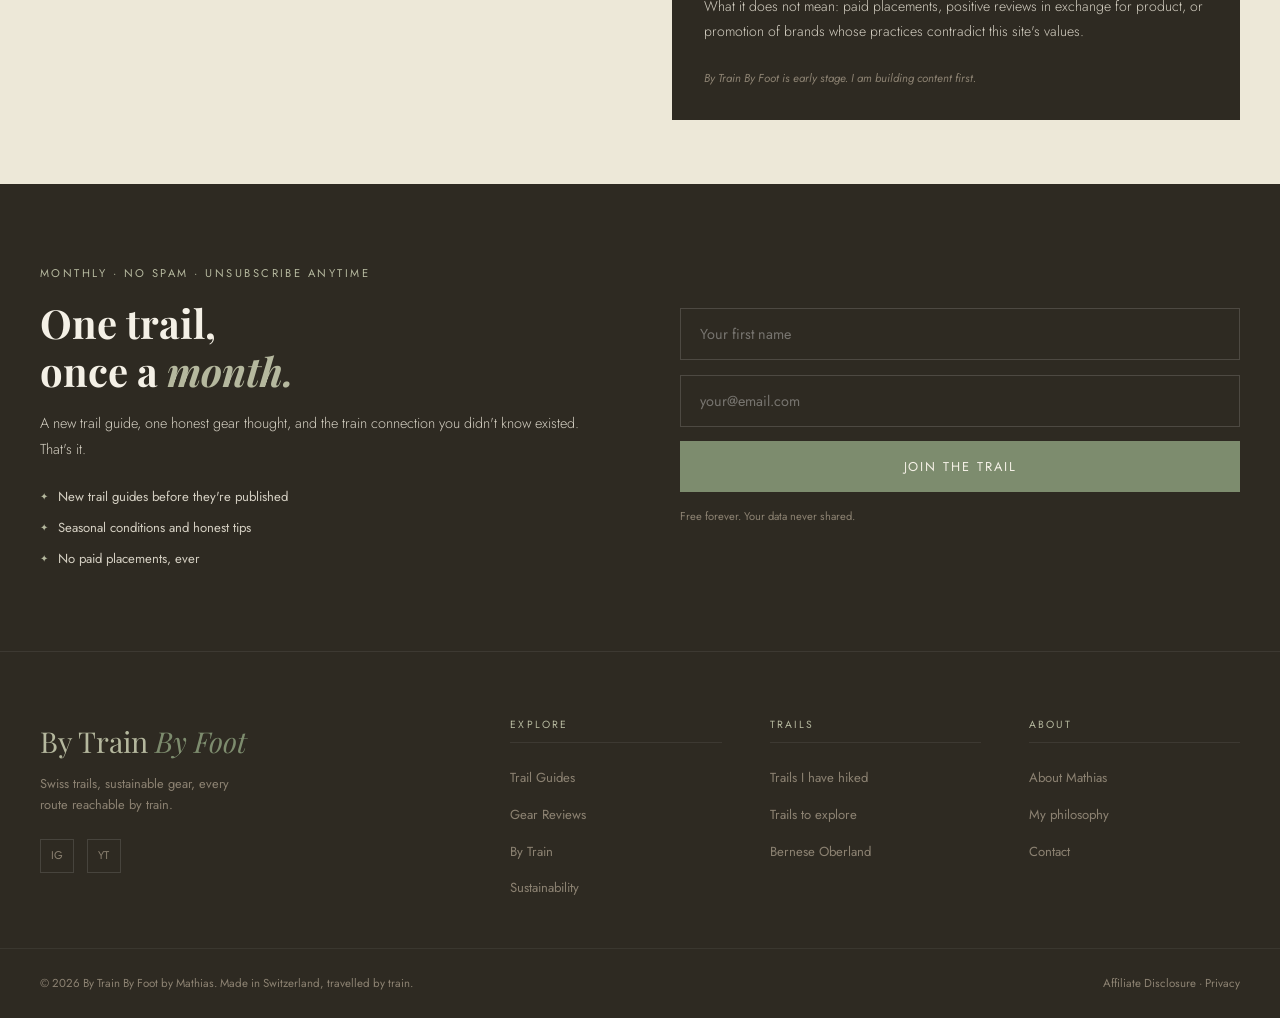
==== commit c44fcebd: "Add files via upload" ====
--- a/about.html
+++ b/about.html
@@ -3,8 +3,8 @@
 <head>
   <meta charset="UTF-8">
   <meta name="viewport" content="width=device-width, initial-scale=1.0">
-  <title>About Mathias — Sentier</title>
-  <meta name="description" content="The story behind Sentier. Mathias on growing up hiking in Sweden and Norway, moving to Switzerland, and why he travels entirely by public transport.">
+  <title>About Mathias — By Train By Foot</title>
+  <meta name="description" content="The story behind By Train By Foot. Mathias on growing up hiking in Denmark and Norway, moving to Switzerland, and why he travels entirely by public transport.">
   <link href="https://fonts.googleapis.com/css2?family=Playfair+Display:ital,wght@0,400;0,600;0,700;1,400;1,600&family=Jost:wght@300;400;500;600&family=Libre+Baskerville:ital@0;1&display=swap" rel="stylesheet">
   <link rel="stylesheet" href="style.css">
   <style>
@@ -76,7 +76,7 @@
     <span class="page-hero-bg">Story</span>
     <p class="breadcrumb"><a href="index.html">Home</a> <span>›</span> About</p>
     <h1 class="page-title">About <em>Mathias.</em></h1>
-    <p class="page-desc">The person behind Sentier. Where the love of hiking came from, why I travel by train, and what I am trying to do with this site.</p>
+    <p class="page-desc">The person behind By Train By Foot. Where the love of hiking came from, why I travel by train, and what I am trying to do with this site.</p>
   </div>
 </section>
 
@@ -122,7 +122,7 @@
       </div>
       <div class="about-quick-item">
         <span class="about-quick-label">Originally from</span>
-        <span class="about-quick-value">Sweden</span>
+        <span class="about-quick-value">Denmark</span>
       </div>
       <div class="about-quick-item">
         <span class="about-quick-label">Hiking since</span>
@@ -145,7 +145,7 @@
     <div class="about-chapter reveal">
       <p class="about-chapter-eyebrow">The beginning</p>
       <h2 class="about-chapter-title">Some things start with chocolate <em>and mountains.</em></h2>
-      <p class="about-para">My dad took me hiking as a kid in Sweden, long days through forests and up into the hills, stopping for chocolate breaks along the way. Those trips became some of my fondest memories. There was something about being small in a large landscape that stuck with me, a feeling of proportion that is difficult to find anywhere else.</p>
+      <p class="about-para">My dad took me hiking as a kid in Denmark, long days through forests and along the coast, stopping for chocolate breaks along the way. Those trips became some of my fondest memories. There was something about being small in a large landscape that stuck with me, a feeling of proportion that is difficult to find anywhere else.</p>
       <p class="about-para">Later my family discovered Norway, and I fell in love with something rawer: the scale of the mountains, the silence of the fjords, the way the light sits differently in the high north. We hiked through fjord country and spent nights in remote huts with no one else around.</p>
       <p class="about-para">The trip that sealed it was five nights around Lysefjorden with my dad and uncle. We carried everything we needed, slept in the wild, and walked through rolling mountains watching reindeer move across the horizon. No phone signal. No schedule beyond the weather and the light. That is still the standard I measure other trips against.</p>
     </div>
@@ -158,7 +158,7 @@
       <p class="about-para">But what Switzerland offers instead is something remarkable. A public transport network so comprehensive, so precise, so well-connected to every valley and village, that almost every trailhead in the country is reachable without a car. I have not needed one.</p>
 
       <div class="about-pull">
-        <p>Unlike in Sweden and Norway, most countries in Europe do not have freedom to roam. But Switzerland gives you something else: a train to almost everywhere.</p>
+        <p>Unlike in Norway, most countries in Europe do not have freedom to roam. But Switzerland gives you something else: a train to almost everywhere.</p>
       </div>
     </div>
 
@@ -172,14 +172,14 @@
 
     <div class="about-chapter reveal">
       <p class="about-chapter-eyebrow">This site</p>
-      <h2 class="about-chapter-title">What <em>Sentier</em> is for.</h2>
-      <p class="about-para">Sentier is my attempt to close the gap between the values hikers say they hold and the way they actually travel. I only write about trails I have walked myself. I only recommend gear I would genuinely buy or have already bought. Every route on this site comes with exact public transport directions because that is the only way I get there.</p>
+      <h2 class="about-chapter-title">What <em>By Train By Foot</em> is for.</h2>
+      <p class="about-para">By Train By Foot is my attempt to close the gap between the values hikers say they hold and the way they actually travel. I only write about trails I have walked myself. I only recommend gear I would genuinely buy or have already bought. Every route on this site comes with exact public transport directions because that is the only way I get there.</p>
       <p class="about-para">If you take one thing from this site, I hope it is this: slow travel fits very well into the kind of trips you already want to take. The train is not a compromise. The mountain hut is not a sacrifice. The gear that lasts ten years is not an extravagance.</p>
       <p class="about-para">The nature we love hiking through exists outside of us. We should travel accordingly.</p>
 
       <div class="about-sig-block">
         <p class="about-sig">Mathias</p>
-        <p class="about-sig-title">Sentier · Bern, Switzerland</p>
+        <p class="about-sig-title">By Train By Foot · Bern, Switzerland</p>
       </div>
     </div>
 
@@ -194,20 +194,20 @@
       <p class="contact-text">I am always happy to hear from fellow hikers, readers with questions about a trail or gear, or anyone who wants to talk about slow travel in Switzerland.</p>
       <div class="contact-items">
         <div class="contact-item"><span>📍</span><span>Based in Bern, Switzerland</span></div>
-        <div class="contact-item"><span>✉️</span><span>hello@sentier.ch <span style="color:var(--lichen);font-size:0.75rem">(coming soon)</span></span></div>
+        <div class="contact-item"><span>✉️</span><span>hello@bytrainbyfoot.com <span style="color:var(--lichen);font-size:0.75rem">(coming soon)</span></span></div>
         <div class="contact-item"><span>📸</span><span>Instagram coming soon</span></div>
       </div>
     </div>
     <div class="collab-box reveal">
       <p class="collab-title">Working with brands</p>
-      <p class="collab-text">I am open to working with brands and retailers whose values align with what Sentier stands for. What that means in practice:</p>
+      <p class="collab-text">I am open to working with brands and retailers whose values align with what By Train By Foot stands for. What that means in practice:</p>
       <ul class="collab-list">
         <li>Gear loans for honest, long-term reviews</li>
         <li>Affiliate partnerships with transparent disclosure</li>
         <li>Trail-focused content for sustainable brands</li>
       </ul>
       <p class="collab-text">What it does not mean: paid placements, positive reviews in exchange for product, or promotion of brands whose practices contradict this site's values.</p>
-      <p class="collab-note">Sentier is early stage. I am building content first.</p>
+      <p class="collab-note">By Train By Foot is early stage. I am building content first.</p>
     </div>
   </div>
 </section>
--- a/style.css
+++ b/style.css
@@ -48,7 +48,7 @@
   height: 100%; display: flex; align-items: center;
   justify-content: space-between; padding: 0 2.5rem;
 }
-.nav-logo { font-family: 'Playfair Display', serif; font-size: 1.6rem; color: var(--moss); }
+.nav-logo { font-family: 'Playfair Display', serif; font-size: 1.3rem; color: var(--moss); letter-spacing: 0.02em; }
 .nav-logo span { font-style: italic; color: var(--bark); }
 .nav-primary { display: flex; align-items: center; list-style: none; height: 100%; }
 .nav-item { position: relative; height: 100%; display: flex; align-items: center; }
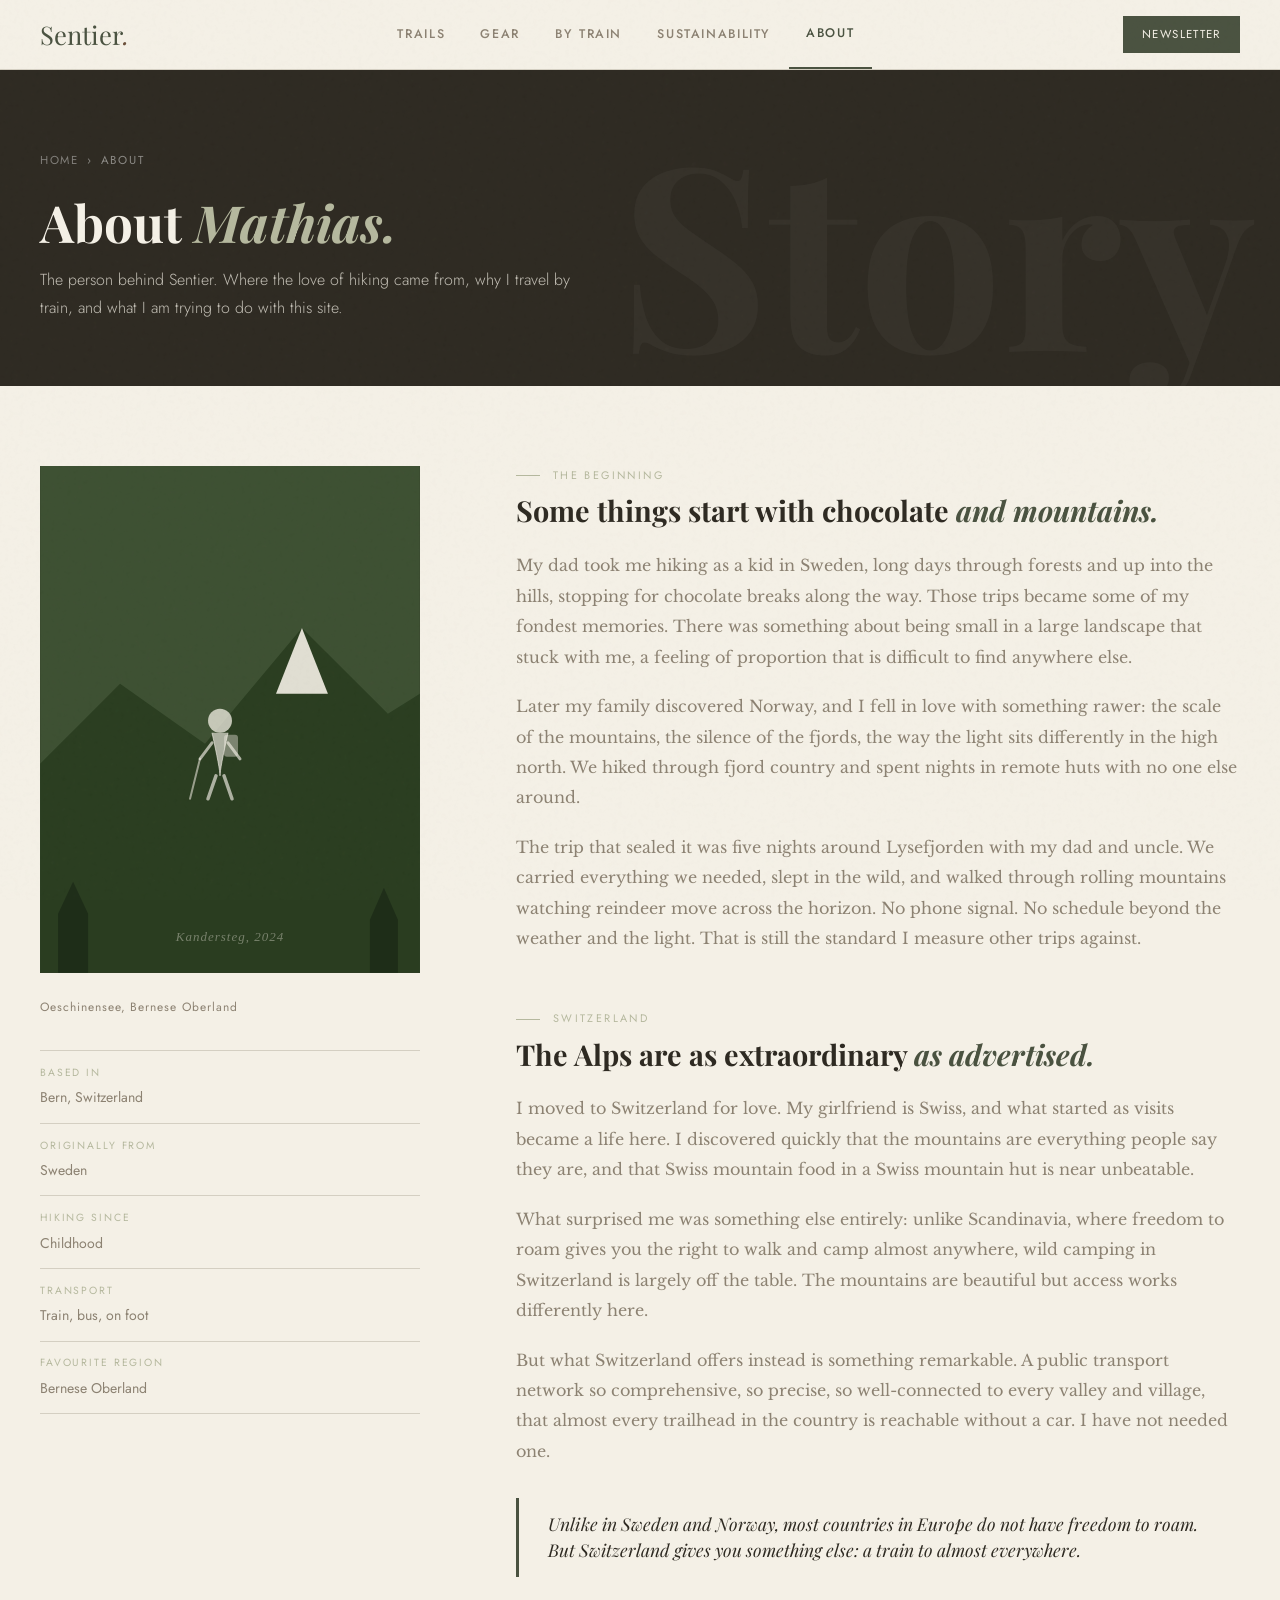
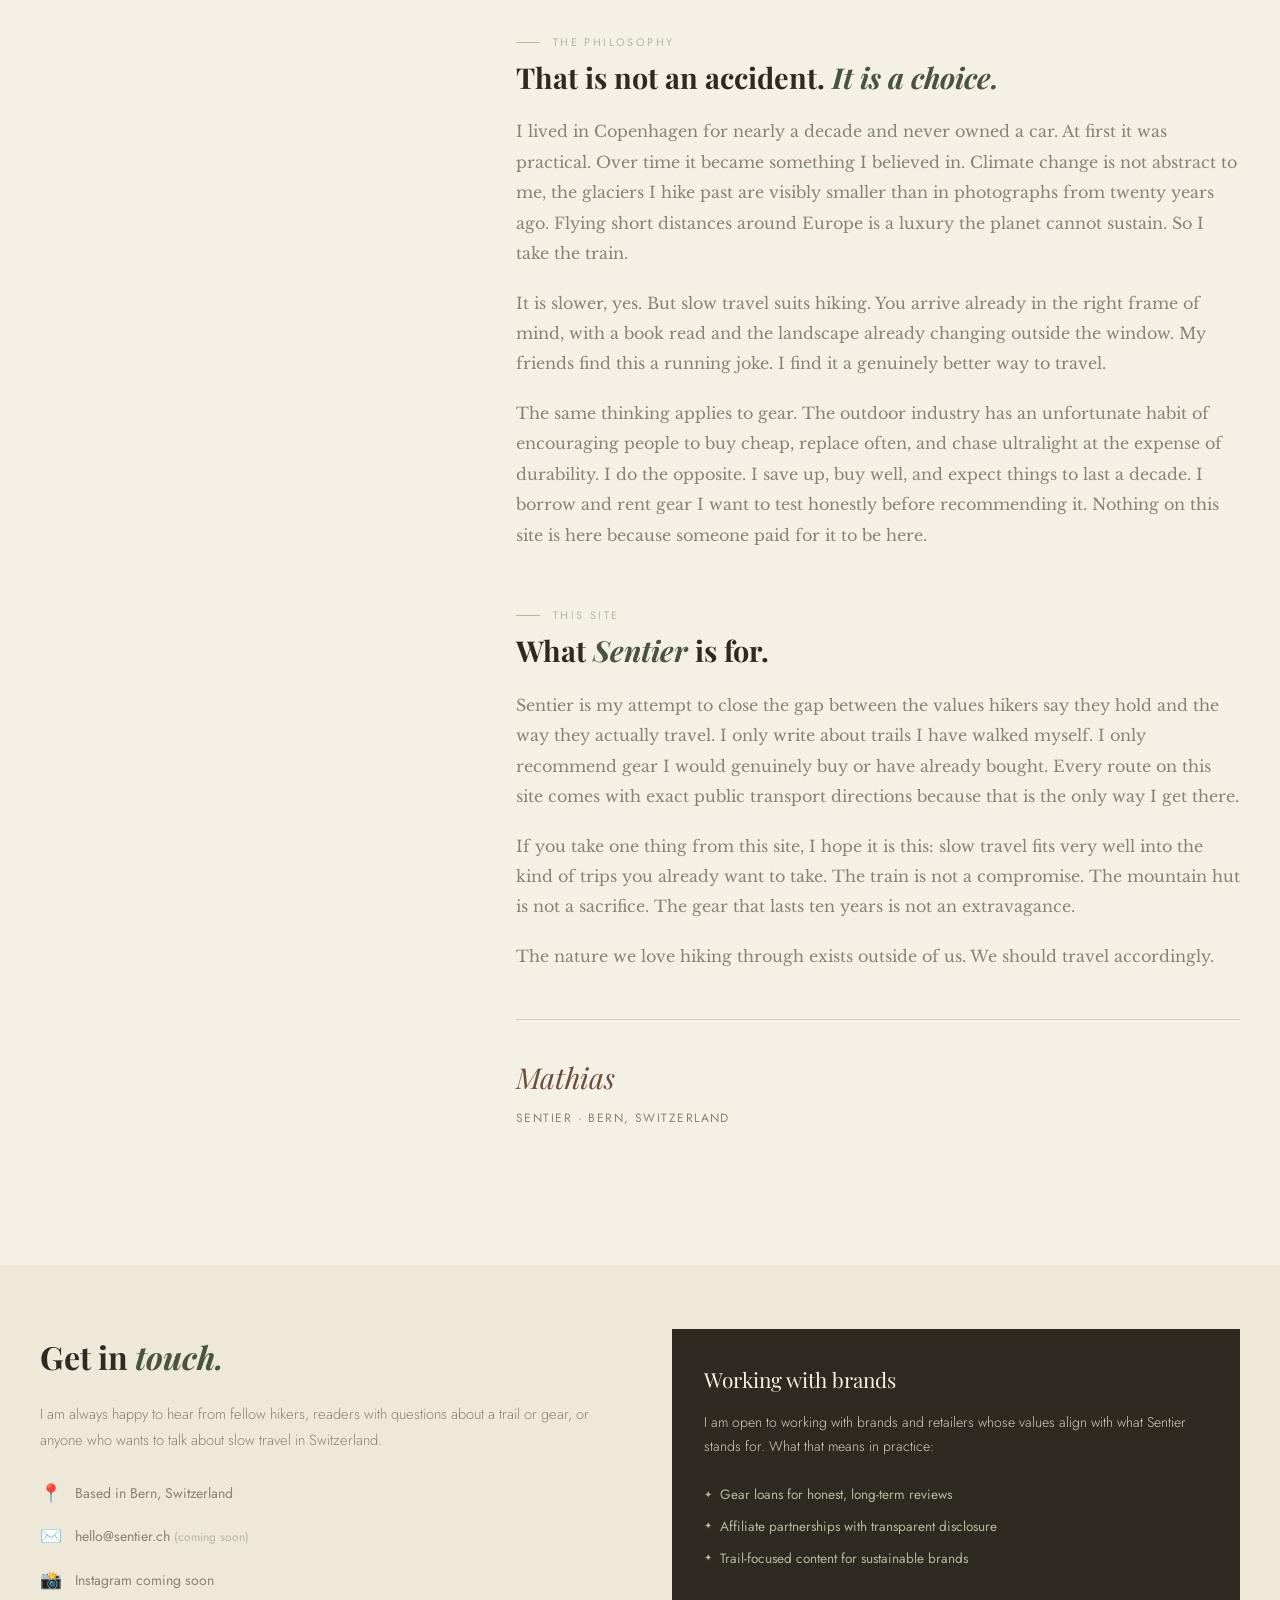
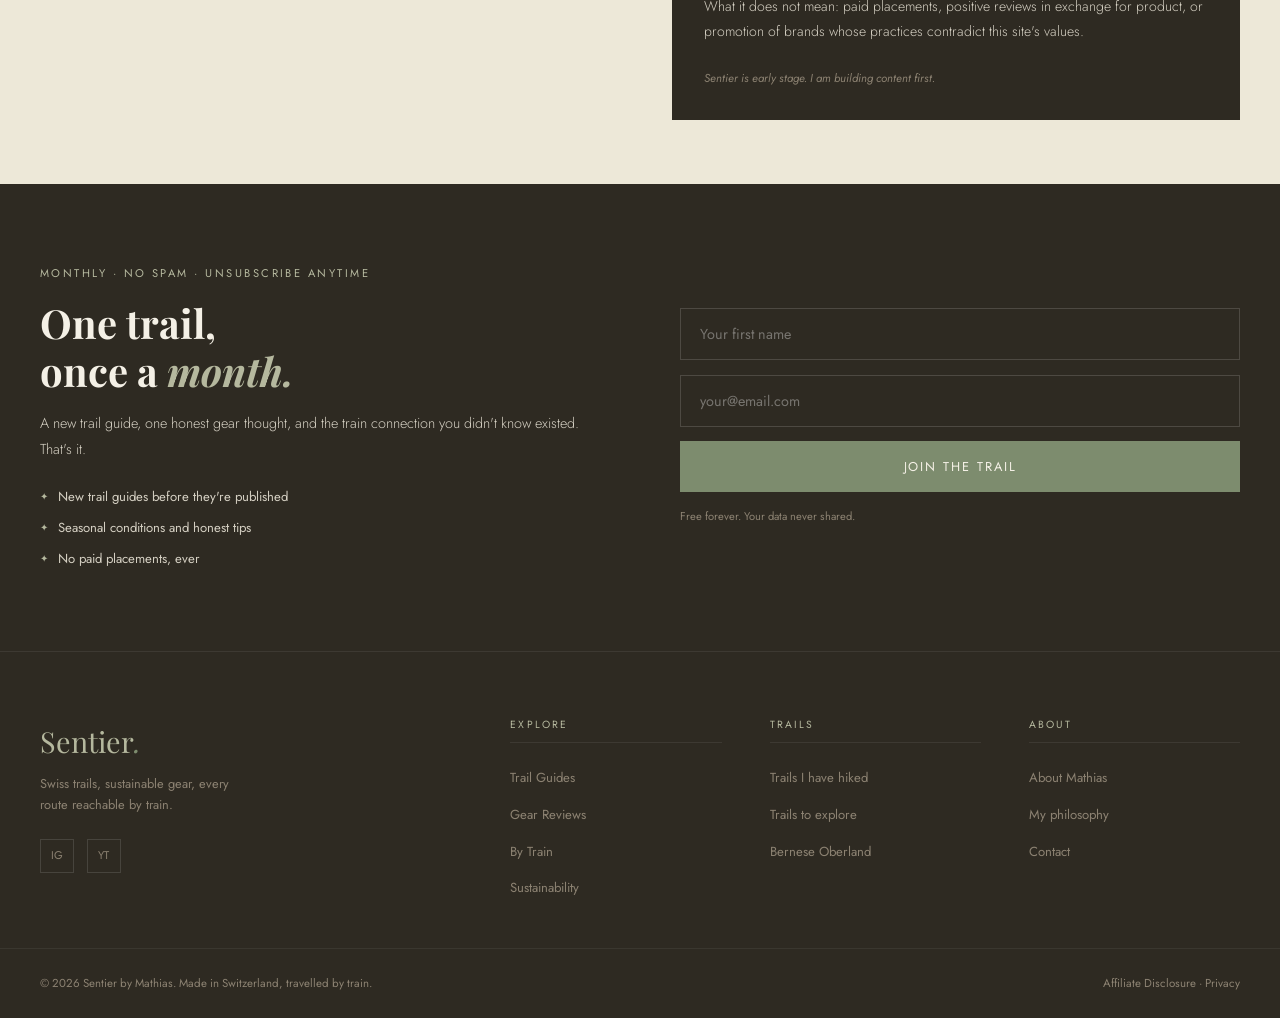
==== commit f3016fd2: "Add files via upload" ====
--- a/about.html
+++ b/about.html
@@ -3,8 +3,8 @@
 <head>
   <meta charset="UTF-8">
   <meta name="viewport" content="width=device-width, initial-scale=1.0">
-  <title>About Mathias — By Train By Foot</title>
-  <meta name="description" content="The story behind By Train By Foot. Mathias on growing up hiking in Denmark and Norway, moving to Switzerland, and why he travels entirely by public transport.">
+  <title>About Mathias — Sentier</title>
+  <meta name="description" content="The story behind Sentier. Mathias on growing up hiking in Sweden and Norway, moving to Switzerland, and why he travels entirely by public transport.">
   <link href="https://fonts.googleapis.com/css2?family=Playfair+Display:ital,wght@0,400;0,600;0,700;1,400;1,600&family=Jost:wght@300;400;500;600&family=Libre+Baskerville:ital@0;1&display=swap" rel="stylesheet">
   <link rel="stylesheet" href="style.css">
   <style>
@@ -76,7 +76,7 @@
     <span class="page-hero-bg">Story</span>
     <p class="breadcrumb"><a href="index.html">Home</a> <span>›</span> About</p>
     <h1 class="page-title">About <em>Mathias.</em></h1>
-    <p class="page-desc">The person behind By Train By Foot. Where the love of hiking came from, why I travel by train, and what I am trying to do with this site.</p>
+    <p class="page-desc">The person behind Sentier. Where the love of hiking came from, why I travel by train, and what I am trying to do with this site.</p>
   </div>
 </section>
 
@@ -122,7 +122,7 @@
       </div>
       <div class="about-quick-item">
         <span class="about-quick-label">Originally from</span>
-        <span class="about-quick-value">Denmark</span>
+        <span class="about-quick-value">Sweden</span>
       </div>
       <div class="about-quick-item">
         <span class="about-quick-label">Hiking since</span>
@@ -145,7 +145,7 @@
     <div class="about-chapter reveal">
       <p class="about-chapter-eyebrow">The beginning</p>
       <h2 class="about-chapter-title">Some things start with chocolate <em>and mountains.</em></h2>
-      <p class="about-para">My dad took me hiking as a kid in Denmark, long days through forests and along the coast, stopping for chocolate breaks along the way. Those trips became some of my fondest memories. There was something about being small in a large landscape that stuck with me, a feeling of proportion that is difficult to find anywhere else.</p>
+      <p class="about-para">My dad took me hiking as a kid in Sweden, long days through forests and up into the hills, stopping for chocolate breaks along the way. Those trips became some of my fondest memories. There was something about being small in a large landscape that stuck with me, a feeling of proportion that is difficult to find anywhere else.</p>
       <p class="about-para">Later my family discovered Norway, and I fell in love with something rawer: the scale of the mountains, the silence of the fjords, the way the light sits differently in the high north. We hiked through fjord country and spent nights in remote huts with no one else around.</p>
       <p class="about-para">The trip that sealed it was five nights around Lysefjorden with my dad and uncle. We carried everything we needed, slept in the wild, and walked through rolling mountains watching reindeer move across the horizon. No phone signal. No schedule beyond the weather and the light. That is still the standard I measure other trips against.</p>
     </div>
@@ -158,7 +158,7 @@
       <p class="about-para">But what Switzerland offers instead is something remarkable. A public transport network so comprehensive, so precise, so well-connected to every valley and village, that almost every trailhead in the country is reachable without a car. I have not needed one.</p>
 
       <div class="about-pull">
-        <p>Unlike in Norway, most countries in Europe do not have freedom to roam. But Switzerland gives you something else: a train to almost everywhere.</p>
+        <p>Unlike in Sweden and Norway, most countries in Europe do not have freedom to roam. But Switzerland gives you something else: a train to almost everywhere.</p>
       </div>
     </div>
 
@@ -172,14 +172,14 @@
 
     <div class="about-chapter reveal">
       <p class="about-chapter-eyebrow">This site</p>
-      <h2 class="about-chapter-title">What <em>By Train By Foot</em> is for.</h2>
-      <p class="about-para">By Train By Foot is my attempt to close the gap between the values hikers say they hold and the way they actually travel. I only write about trails I have walked myself. I only recommend gear I would genuinely buy or have already bought. Every route on this site comes with exact public transport directions because that is the only way I get there.</p>
+      <h2 class="about-chapter-title">What <em>Sentier</em> is for.</h2>
+      <p class="about-para">Sentier is my attempt to close the gap between the values hikers say they hold and the way they actually travel. I only write about trails I have walked myself. I only recommend gear I would genuinely buy or have already bought. Every route on this site comes with exact public transport directions because that is the only way I get there.</p>
       <p class="about-para">If you take one thing from this site, I hope it is this: slow travel fits very well into the kind of trips you already want to take. The train is not a compromise. The mountain hut is not a sacrifice. The gear that lasts ten years is not an extravagance.</p>
       <p class="about-para">The nature we love hiking through exists outside of us. We should travel accordingly.</p>
 
       <div class="about-sig-block">
         <p class="about-sig">Mathias</p>
-        <p class="about-sig-title">By Train By Foot · Bern, Switzerland</p>
+        <p class="about-sig-title">Sentier · Bern, Switzerland</p>
       </div>
     </div>
 
@@ -194,20 +194,20 @@
       <p class="contact-text">I am always happy to hear from fellow hikers, readers with questions about a trail or gear, or anyone who wants to talk about slow travel in Switzerland.</p>
       <div class="contact-items">
         <div class="contact-item"><span>📍</span><span>Based in Bern, Switzerland</span></div>
-        <div class="contact-item"><span>✉️</span><span>hello@bytrainbyfoot.com <span style="color:var(--lichen);font-size:0.75rem">(coming soon)</span></span></div>
+        <div class="contact-item"><span>✉️</span><span>hello@sentier.ch <span style="color:var(--lichen);font-size:0.75rem">(coming soon)</span></span></div>
         <div class="contact-item"><span>📸</span><span>Instagram coming soon</span></div>
       </div>
     </div>
     <div class="collab-box reveal">
       <p class="collab-title">Working with brands</p>
-      <p class="collab-text">I am open to working with brands and retailers whose values align with what By Train By Foot stands for. What that means in practice:</p>
+      <p class="collab-text">I am open to working with brands and retailers whose values align with what Sentier stands for. What that means in practice:</p>
       <ul class="collab-list">
         <li>Gear loans for honest, long-term reviews</li>
         <li>Affiliate partnerships with transparent disclosure</li>
         <li>Trail-focused content for sustainable brands</li>
       </ul>
       <p class="collab-text">What it does not mean: paid placements, positive reviews in exchange for product, or promotion of brands whose practices contradict this site's values.</p>
-      <p class="collab-note">By Train By Foot is early stage. I am building content first.</p>
+      <p class="collab-note">Sentier is early stage. I am building content first.</p>
     </div>
   </div>
 </section>
--- a/style.css
+++ b/style.css
@@ -48,7 +48,7 @@
   height: 100%; display: flex; align-items: center;
   justify-content: space-between; padding: 0 2.5rem;
 }
-.nav-logo { font-family: 'Playfair Display', serif; font-size: 1.3rem; color: var(--moss); letter-spacing: 0.02em; }
+.nav-logo { font-family: 'Playfair Display', serif; font-size: 1.6rem; color: var(--moss); }
 .nav-logo span { font-style: italic; color: var(--bark); }
 .nav-primary { display: flex; align-items: center; list-style: none; height: 100%; }
 .nav-item { position: relative; height: 100%; display: flex; align-items: center; }
